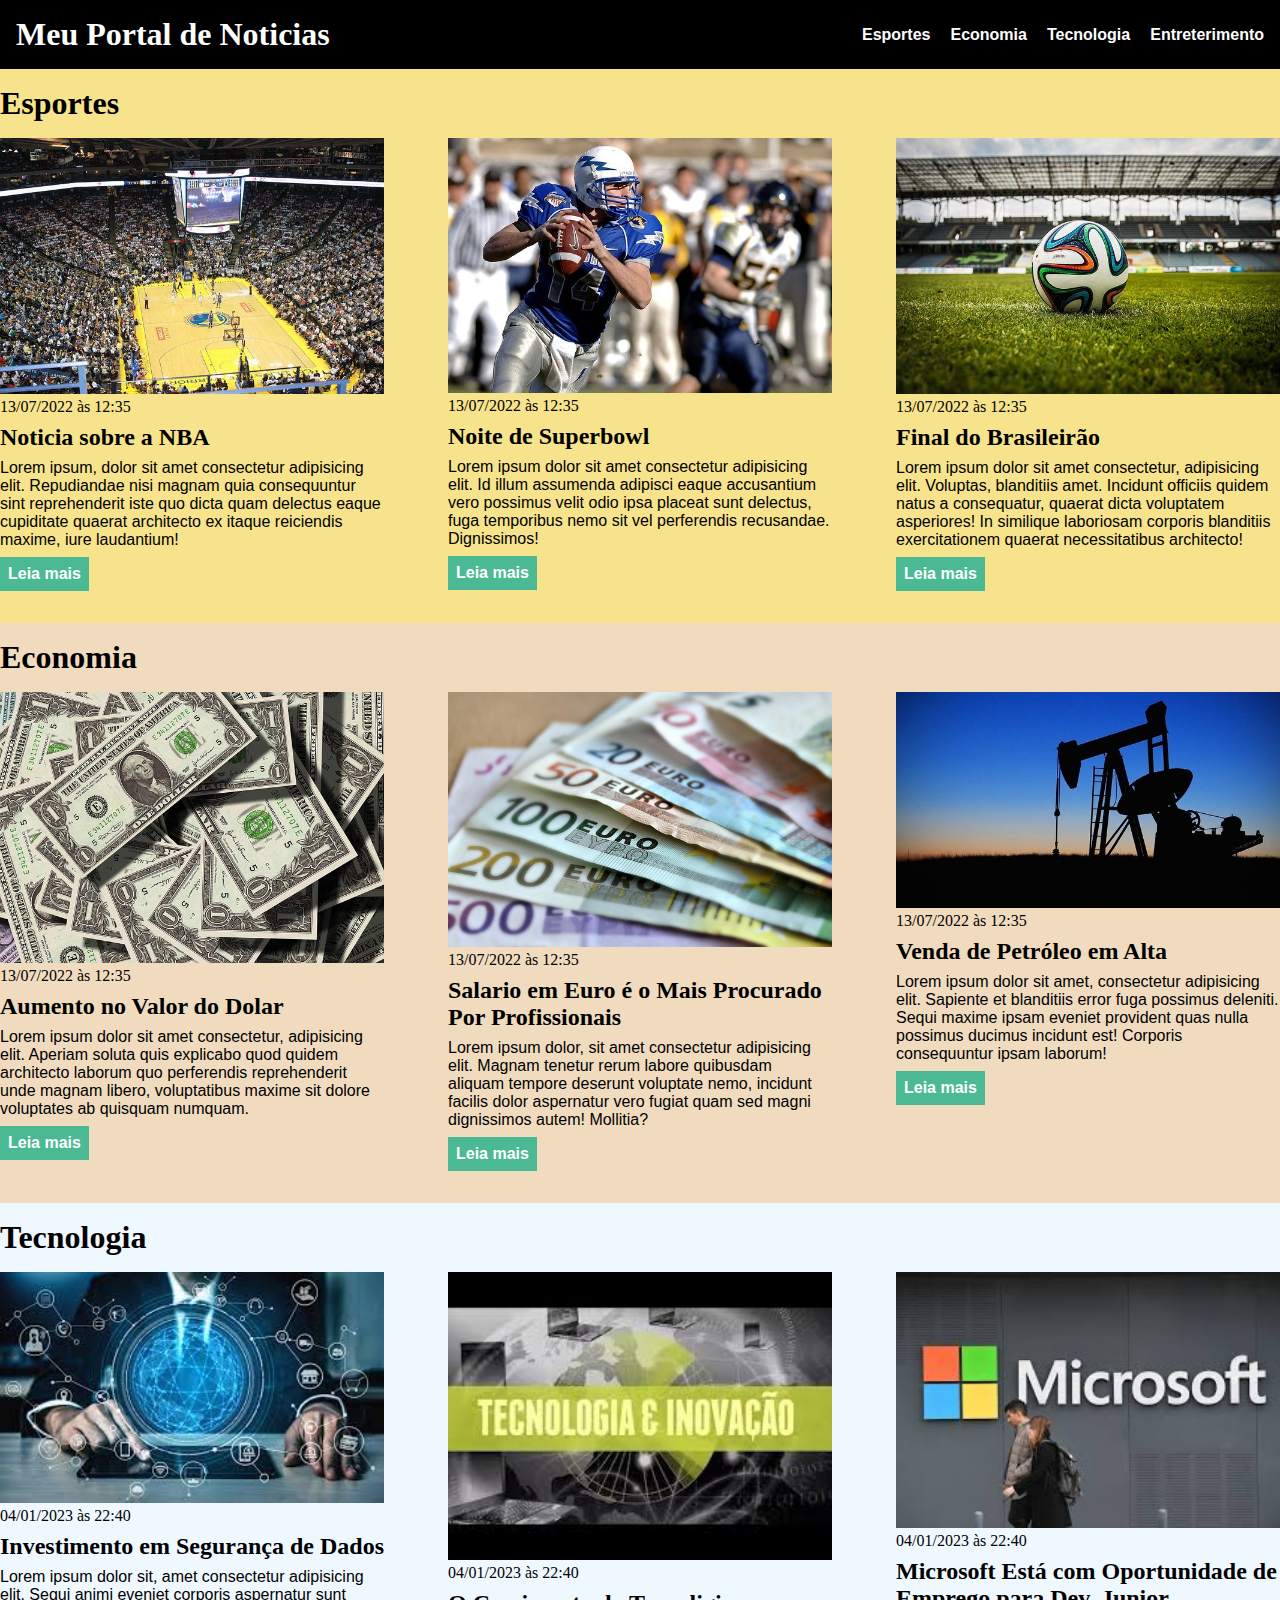
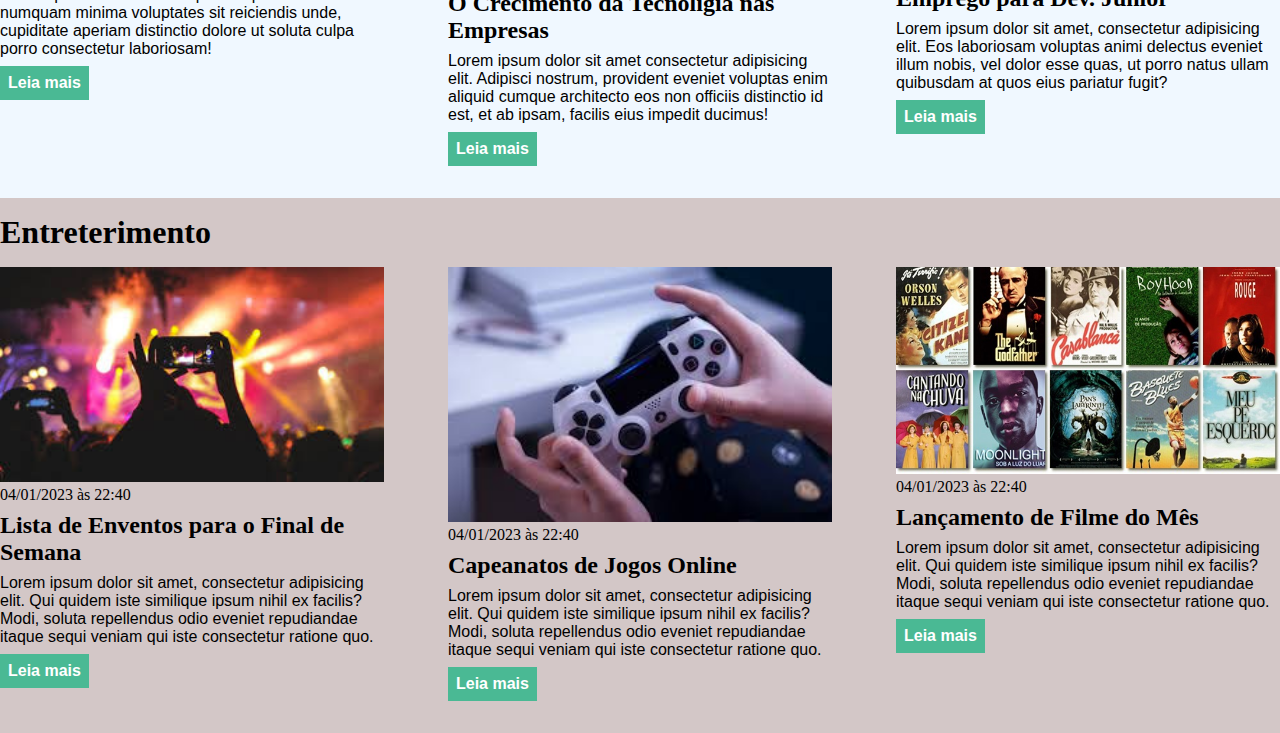
==== Atv.03/Index.html @ f0aa3060 "atualiação das novas seções da web page" ====
<!DOCTYPE html>
<html lang="pt-br">
<head>
  <meta charset="UTF-8">
  <meta http-equiv="X-UA-Compatible" content="IE=edge">
  <meta name="viewport" content="width=device-width, initial-scale=1.0">
  <title>Portal de Noticias</title>
  <!--Conexão com o Css-->
  <link rel="stylesheet" href="style.css">
</head>
<body>
  <!-- Home Page -->
  <header>
    <div class="container">
      <h1> Meu Portal de Noticias</h1>
      <nav>
        <ul>
          <li>
            <a href="#sports" title=" Ir para a seção de esportes">Esportes</a>
          </li>
          <li>
            <a href="#economia" title="Ir para a seção de economia">Economia</a>
          </li>
          <li>
            <a href="#tecnologia" title="Ir para a seção de tecnologia">Tecnologia</a>
          </li>
          <li>
            <a href="#entreterimento" title="Ir para a seção de entreterimento">Entreterimento</a>
          </li>
        </ul>
      </nav>
    </div>
  </header>
  <div class="container">
    <section id="sports"> <!-- Seção "01" -->
      <h2>Esportes</h2>
      <div class="articles"> <!-- Artigos relacionados as Seções -->
        <article> 
          <img src="./imagens/basquete.jpg" alt="Vista área de uma quadra de basquete">
          <header>
            <time class="creation-date">13/07/2022 às 12:35</time>
          </header>
            <h3>Noticia sobre a NBA</h3>
            <p> Lorem ipsum, dolor sit amet consectetur adipisicing elit. Repudiandae nisi magnam quia consequuntur sint reprehenderit iste quo dicta quam delectus eaque cupiditate quaerat architecto ex itaque reiciendis maxime, iure laudantium!</p>
            <a href="#" title="Leia a noticia completa">Leia mais</a>
        </article>
        <article>
          <img src="./imagens/futebol-americano.jpg" alt="Jogada de futebol americano">
          <header>
            <time class="creation-date">13/07/2022 às 12:35</time>
          </header>
            <h3>Noite de Superbowl</h3>
            <p>Lorem ipsum dolor sit amet consectetur adipisicing elit. Id illum assumenda adipisci eaque accusantium vero possimus velit odio ipsa placeat sunt delectus, fuga temporibus nemo sit vel perferendis recusandae. Dignissimos!</p>
            <a href="#" title="Leia a noticia completa">Leia mais</a>
        </article>
        <article>
          <img src="./imagens/futebol.jpg" alt="Inicio de Partida de Futebol">
          <header>
            <time class="creation-time">13/07/2022 às 12:35</time>
          </header>
            <h3>Final do Brasileirão</h3>
            <p>Lorem ipsum dolor sit amet consectetur, adipisicing elit. Voluptas, blanditiis amet. Incidunt officiis quidem natus a consequatur, quaerat dicta voluptatem asperiores! In similique laboriosam corporis blanditiis exercitationem quaerat necessitatibus architecto!</p>
            <a href="#" title="Leia a noticia completa">Leia mais</a>
        </article>
      </div>
    </section>
    <div class="container">
      <section id="economia"> <!-- Seção "02" -->
        <h2>Economia</h2>
        <div class="articles">
          <article>
            <img src="./imagens/dolares.jpg" alt="Notas de dolar">
            <header>
              <time class="creation-time">13/07/2022 às 12:35</time>
            </header>
            <h3>Aumento no Valor do Dolar</h3>
            <p>Lorem ipsum dolor sit amet consectetur, adipisicing elit. Aperiam soluta quis explicabo quod quidem architecto laborum quo perferendis reprehenderit unde magnam libero, voluptatibus maxime sit dolore voluptates ab quisquam numquam.</p>
            <a href="#" title="Leia a noticia completa">Leia mais</a>
          </article>
          <article>
            <img src="./imagens/euro.jpg" alt="Cédulas de Euro">
            <header>
              <time class="creation-time">13/07/2022 às 12:35</time>
            </header>
            <h3>Salario em Euro é o Mais Procurado Por Profissionais</h3>
            <p>Lorem ipsum dolor, sit amet consectetur adipisicing elit. Magnam tenetur rerum labore quibusdam aliquam tempore deserunt voluptate nemo, incidunt facilis dolor aspernatur vero fugiat quam sed magni dignissimos autem! Mollitia?</p>
            <a href="#" title="Leia a noticia completa">Leia mais</a>
          </article>
          <article>
            <img src="./imagens/petroleo.jpg" alt="Extração de petróleo">
            <header>
              <time class="creation-time">13/07/2022 às 12:35</time>
            </header>
            <h3>Venda de Petróleo em Alta</h3>
            <p>Lorem ipsum dolor sit amet, consectetur adipisicing elit. Sapiente et blanditiis error fuga possimus deleniti. Sequi maxime ipsam eveniet provident quas nulla possimus ducimus incidunt est! Corporis consequuntur ipsam laborum!</p>
            <a href="#" title="Leia a noticia completa">Leia mais</a>
          </article>
        </div>
      </section>
      <div class="container"> 
        <section id="tecnologia"> <!-- Seção "03" -->
          <h2>Tecnologia</h2>
          <div class="articles">
            <article>
              <img src="./imagens/Cyber.jpg" alt="Segurança de dados">
              <header>
                <time class="creation-time">04/01/2023 às 22:40</time>
              </header>
              <h3>Investimento em Segurança de Dados</h3>
              <p>Lorem ipsum dolor sit, amet consectetur adipisicing elit. Sequi animi eveniet corporis aspernatur sunt numquam minima voluptates sit reiciendis unde, cupiditate aperiam distinctio dolore ut soluta culpa porro consectetur laboriosam!</p>
              <a href="#" title="Leia a materia completa">Leia mais</a>
            </article> 
            <article>
              <img src="./imagens/Inovação.jpg" alt="Novas tecnoligias">
              <header>
                <time class="creation-time">04/01/2023 às 22:40</time>
              </header>
              <h3>O Crecimento da Tecnoligia nas Empresas</h3>
              <p>Lorem ipsum dolor sit amet consectetur adipisicing elit. Adipisci nostrum, provident eveniet voluptas enim aliquid cumque architecto eos non officiis distinctio id est, et ab ipsam, facilis eius impedit ducimus!</p>
              <a href="#" title="Leia a meteria completa">Leia mais</a>
            </article> 
            <article>
              <img src="./imagens/Oportunidade.jpg" alt="Logo microsoft">
              <header>
                <time class="creation-time">04/01/2023 às 22:40</time>
              </header>
              <h3>Microsoft Está com Oportunidade de Emprego para Dev. Junior</h3>
              <p>Lorem ipsum dolor sit amet, consectetur adipisicing elit. Eos laboriosam voluptas animi delectus eveniet illum nobis, vel dolor esse quas, ut porro natus ullam quibusdam at quos eius pariatur fugit?</p>
              <a href="#" title="Leia a materia completa">Leia mais</a>
            </article>
          </div>
        </section>
        <div class="container"> 
          <section id="entreterimento"> <!-- Seção "04" -->
            <h2>Entreterimento</h2>
            <div class="articles">
              <article>
                <img src="./imagens/Show.jpg" alt="Celular gravando show">
                <header>
                  <time class="creation-time">04/01/2023 às 22:40</time>
                </header>
                <h3>Lista de Enventos para o Final de Semana</h3>
                <p>Lorem ipsum dolor sit amet, consectetur adipisicing elit. Qui quidem iste similique ipsum nihil ex facilis? Modi, soluta repellendus odio eveniet repudiandae itaque sequi veniam qui iste consectetur ratione quo.</p>
                <a href="#" title="Leia a meterial completa">Leia mais</a>
              </article>
              <article>
                <img src="./imagens/Jogos.jpg" alt="Controle Ps4">
                <header>
                  <time class="creation-time">04/01/2023 às 22:40</time>
                </header>
                <h3>Capeanatos de Jogos Online</h3>
                <p>Lorem ipsum dolor sit amet, consectetur adipisicing elit. Qui quidem iste similique ipsum nihil ex facilis? Modi, soluta repellendus odio eveniet repudiandae itaque sequi veniam qui iste consectetur ratione quo.</p>
                <a href="#" title="Leia a meterial completa">Leia mais</a>
              </article>
              <article>
                <img src="./imagens/Filmes.jpg" alt="Lista de filmes">
                <header>
                  <time class="creation-time">04/01/2023 às 22:40</time>
                </header>
                <h3>Lançamento de Filme do Mês</h3>
                <p>Lorem ipsum dolor sit amet, consectetur adipisicing elit. Qui quidem iste similique ipsum nihil ex facilis? Modi, soluta repellendus odio eveniet repudiandae itaque sequi veniam qui iste consectetur ratione quo.</p>
                <a href="#" title="Leia a meterial completa">Leia mais</a>
              </article>
            </div>
          </section>
        </div>
      </div>
    </div>
  </div>
</body>
</html>
---- Atv.03/style.css ----
/* Home Page */
* {
  /* Edição das margens e bordas da pagina */
  box-sizing: border-box;
  margin: 0;
  padding: 0;
}
body > header { /* A utilização do sinal ">" é para realizar a edição direta ramificação pai da tag body */
  /* Definição do preenchimento */
  background-color: black;
  padding: 16px;
  color: white;
}
header .container {
  /* Alinhamento do Menu Superior */
 display: flex;
 align-items: center;
 justify-content: space-between; /* Justificar espaçamento do conteudo */
}
header li {
  display: inline;
  margin-left:16px;
}
header li a {
  color: white;
  font-family:Arial, Helvetica, sans-serif;
  font-weight: bolder;
  text-decoration: none;
}
header li a:hover {
  text-decoration: underline;
}
.container {
  /* Difinição do tamanho da pagina */
  width: auto; 
  margin: 0 auto;
}
.articles {
  display: flex;
  flex-wrap: wrap; /* Quebra de paginas para novos conteudos */
  justify-content: space-between; 
}
.articles article img {
  /*height: 180px;*/
  width: 100%;
}
.articles article {
  width: 30%;
}
section {
  padding: 16px 0;
}
section h2, .articles article {
  margin-bottom: 16px;
}
section h2 {
  font-size: 32px;
}
.articles article h3 {
  margin-top: 8px;
  margin-bottom: 8px;
}
.articles article a {
  background-color: blue;
  color: white;
  padding: 8px;
  display: inline-block;
  text-decoration: none;
  font-weight: bold;
  margin-top: 8px;
}
.articles article a:hover {
  text-decoration: underline;
}
.articles article p, .articles article a {
  font-family: Arial, Helvetica, sans-serif;
}
.articles article h3 {
  font-size: 24px;
}
/* Difinição das Cores "Seções" */
#sports {
  background-color: rgb(247, 227, 139);
}
#sports .articles article a {
  background-color: rgb(74, 185, 148);
  color: white;
}
#economia {
  background-color: rgb(241, 219, 191);
}
#economia .articles article a {
  background-color:rgb(74, 185, 148);
  color: white;
}
#tecnologia {
  background-color: aliceblue;
}
#tecnologia .articles article a {
  background-color: rgb(74, 185, 148);
  color: white;
}
#entreterimento {
  background-color: rgb(211, 199, 199);
}
#entreterimento .articles article a {
  background-color: rgb(74, 185, 148);
  color: white;
}
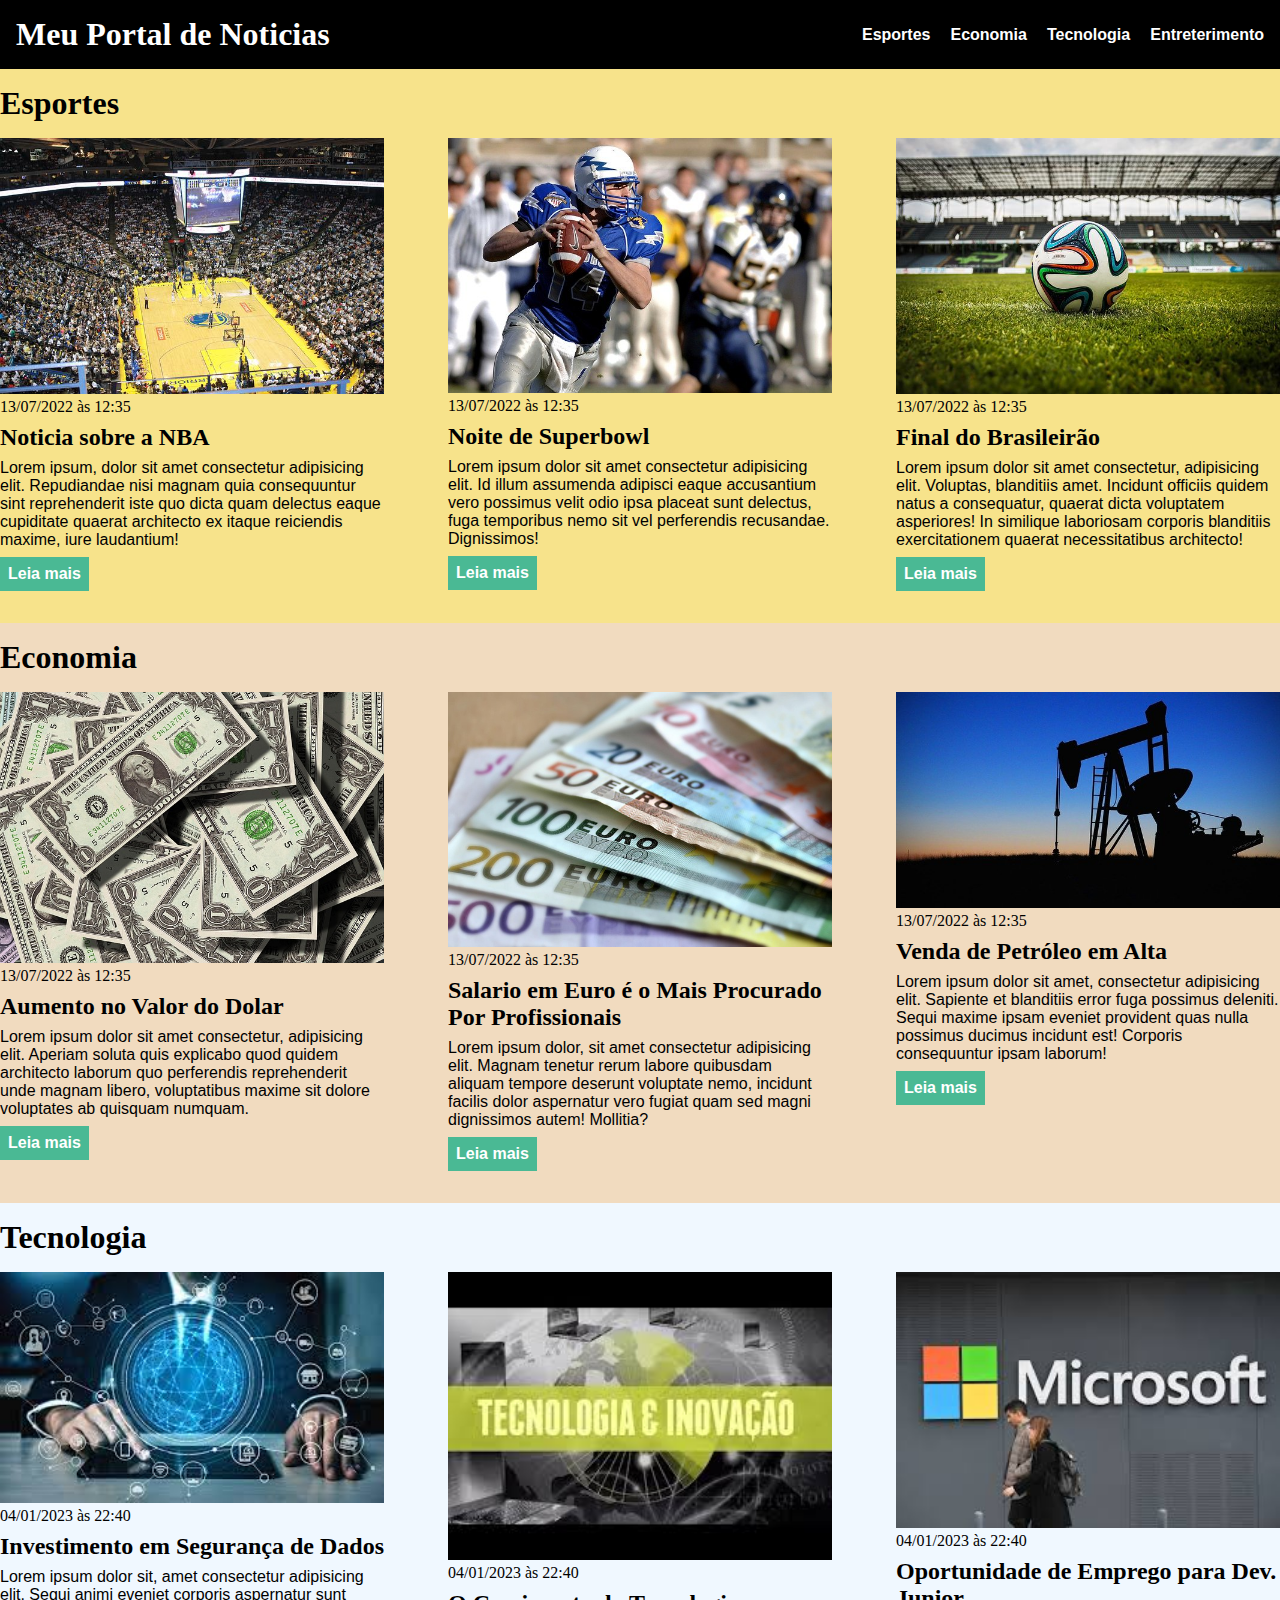
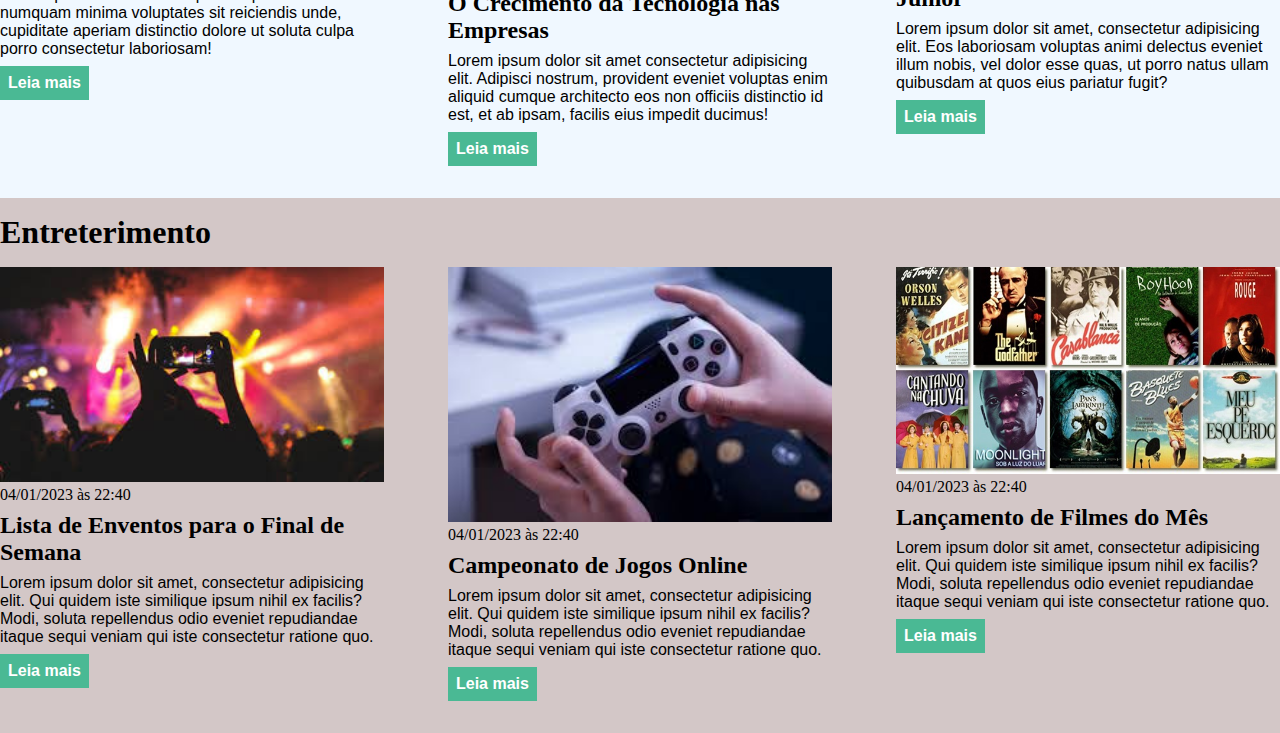
==== commit c3d4bfaa: "Atualização do Arquivo HTML" ====
--- a/Atv.03/Index.html
+++ b/Atv.03/Index.html
@@ -115,7 +115,7 @@
               <header>
                 <time class="creation-time">04/01/2023 às 22:40</time>
               </header>
-              <h3>O Crecimento da Tecnoligia nas Empresas</h3>
+              <h3>O Crecimento da Tecnologia nas Empresas</h3>
               <p>Lorem ipsum dolor sit amet consectetur adipisicing elit. Adipisci nostrum, provident eveniet voluptas enim aliquid cumque architecto eos non officiis distinctio id est, et ab ipsam, facilis eius impedit ducimus!</p>
               <a href="#" title="Leia a meteria completa">Leia mais</a>
             </article> 
@@ -124,7 +124,7 @@
               <header>
                 <time class="creation-time">04/01/2023 às 22:40</time>
               </header>
-              <h3>Microsoft Está com Oportunidade de Emprego para Dev. Junior</h3>
+              <h3>Oportunidade de Emprego para Dev. Junior</h3>
               <p>Lorem ipsum dolor sit amet, consectetur adipisicing elit. Eos laboriosam voluptas animi delectus eveniet illum nobis, vel dolor esse quas, ut porro natus ullam quibusdam at quos eius pariatur fugit?</p>
               <a href="#" title="Leia a materia completa">Leia mais</a>
             </article>
@@ -148,7 +148,7 @@
                 <header>
                   <time class="creation-time">04/01/2023 às 22:40</time>
                 </header>
-                <h3>Capeanatos de Jogos Online</h3>
+                <h3>Campeonato de Jogos Online</h3>
                 <p>Lorem ipsum dolor sit amet, consectetur adipisicing elit. Qui quidem iste similique ipsum nihil ex facilis? Modi, soluta repellendus odio eveniet repudiandae itaque sequi veniam qui iste consectetur ratione quo.</p>
                 <a href="#" title="Leia a meterial completa">Leia mais</a>
               </article>
@@ -157,7 +157,7 @@
                 <header>
                   <time class="creation-time">04/01/2023 às 22:40</time>
                 </header>
-                <h3>Lançamento de Filme do Mês</h3>
+                <h3>Lançamento de Filmes do Mês</h3>
                 <p>Lorem ipsum dolor sit amet, consectetur adipisicing elit. Qui quidem iste similique ipsum nihil ex facilis? Modi, soluta repellendus odio eveniet repudiandae itaque sequi veniam qui iste consectetur ratione quo.</p>
                 <a href="#" title="Leia a meterial completa">Leia mais</a>
               </article>
--- a/Atv.03/style.css
+++ b/Atv.03/style.css
@@ -30,6 +30,7 @@
 header li a:hover {
   text-decoration: underline;
 }
+/* Configuração das Seções */
 .container {
   /* Difinição do tamanho da pagina */
   width: auto; 
